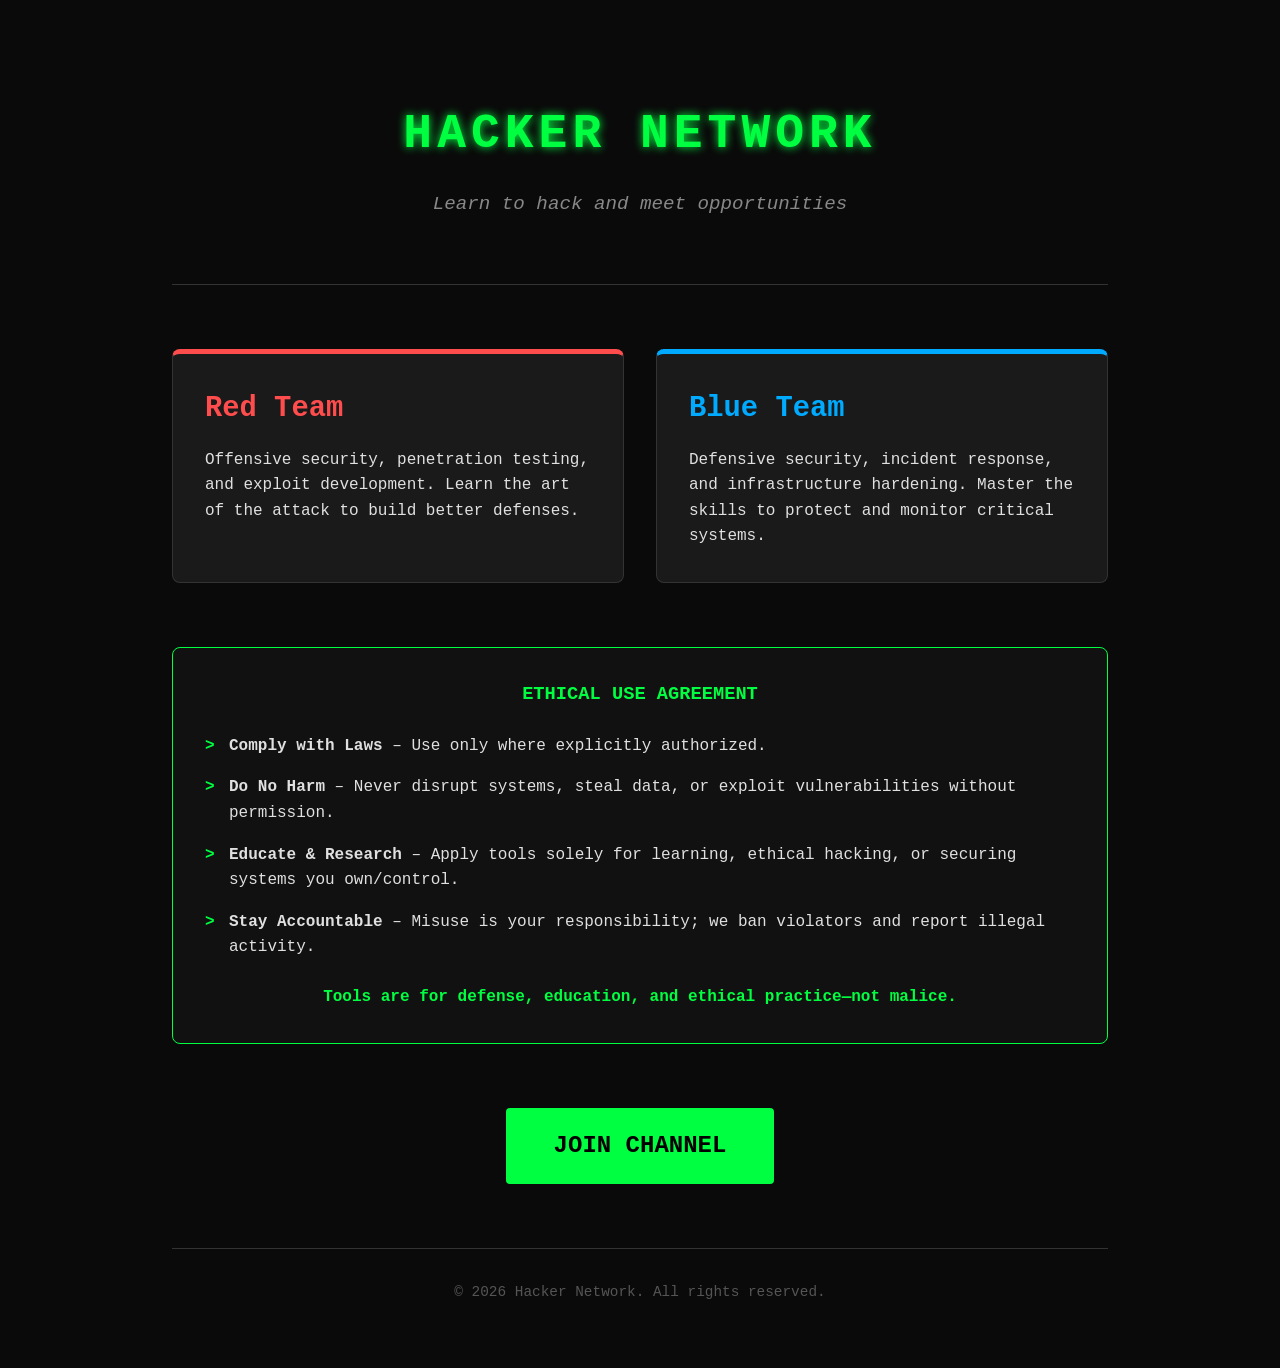
==== index.html @ 1b6b88f0 "Create index.html for Hacker Network website This HTML file sets up the structure and styling for th" ====
<!DOCTYPE html>
<html lang="en">
<head>
    <meta charset="UTF-8">
    <meta name="viewport" content="width=device-width, initial-scale=1.0">
    <title>Hacker Network | Learn to Hack & Meet Opportunities</title>
    <style>
        :root {
            --bg-color: #0a0a0a;
            --text-color: #e0e0e0;
            --accent-red: #ff4d4d;
            --accent-blue: #00aaff;
            --accent-green: #00ff41;
            --card-bg: #1a1a1a;
            --border-color: #333;
        }

        * {
            margin: 0;
            padding: 0;
            box-sizing: border-box;
            font-family: 'Courier New', Courier, monospace;
        }

        body {
            background-color: var(--bg-color);
            color: var(--text-color);
            line-height: 1.6;
            overflow-x: hidden;
        }

        .container {
            max-width: 1000px;
            margin: 0 auto;
            padding: 2rem;
        }

        header {
            text-align: center;
            padding: 4rem 0;
            border-bottom: 1px solid var(--border-color);
        }

        h1 {
            font-size: 3rem;
            color: var(--accent-green);
            text-transform: uppercase;
            letter-spacing: 5px;
            margin-bottom: 1rem;
            text-shadow: 0 0 10px var(--accent-green);
        }

        .tagline {
            font-size: 1.2rem;
            font-style: italic;
            color: #888;
        }

        .hero-section {
            display: flex;
            justify-content: space-between;
            gap: 2rem;
            margin: 4rem 0;
        }

        .team-card {
            flex: 1;
            background: var(--card-bg);
            padding: 2rem;
            border-radius: 8px;
            border: 1px solid var(--border-color);
            transition: transform 0.3s ease, box-shadow 0.3s ease;
        }

        .team-card:hover {
            transform: translateY(-10px);
        }

        .red-team {
            border-top: 5px solid var(--accent-red);
        }

        .red-team:hover {
            box-shadow: 0 0 20px rgba(255, 77, 77, 0.3);
        }

        .blue-team {
            border-top: 5px solid var(--accent-blue);
        }

        .blue-team:hover {
            box-shadow: 0 0 20px rgba(0, 170, 255, 0.3);
        }

        .team-card h2 {
            margin-bottom: 1rem;
            font-size: 1.8rem;
        }

        .red-team h2 { color: var(--accent-red); }
        .blue-team h2 { color: var(--accent-blue); }

        .agreement-section {
            background: #111;
            padding: 2rem;
            border: 1px solid var(--accent-green);
            border-radius: 8px;
            margin: 4rem 0;
        }

        .agreement-section h3 {
            color: var(--accent-green);
            margin-bottom: 1.5rem;
            text-align: center;
            text-transform: uppercase;
        }

        .agreement-list {
            list-style: none;
        }

        .agreement-list li {
            margin-bottom: 1rem;
            padding-left: 1.5rem;
            position: relative;
        }

        .agreement-list li::before {
            content: ">";
            position: absolute;
            left: 0;
            color: var(--accent-green);
            font-weight: bold;
        }

        .agreement-footer {
            margin-top: 1.5rem;
            text-align: center;
            font-weight: bold;
            color: var(--accent-green);
        }

        .cta-section {
            text-align: center;
            margin: 4rem 0;
        }

        .join-btn {
            display: inline-block;
            background: var(--accent-green);
            color: #000;
            padding: 1.2rem 3rem;
            font-size: 1.5rem;
            font-weight: bold;
            text-decoration: none;
            border-radius: 4px;
            transition: all 0.3s ease;
            text-transform: uppercase;
        }

        .join-btn:hover {
            background: #00cc33;
            box-shadow: 0 0 30px var(--accent-green);
            transform: scale(1.05);
        }

        footer {
            text-align: center;
            padding: 2rem;
            color: #555;
            font-size: 0.9rem;
            border-top: 1px solid var(--border-color);
        }

        @media (max-width: 768px) {
            .hero-section {
                flex-direction: column;
            }
            h1 {
                font-size: 2rem;
            }
        }
    </style>
</head>
<body>

    <div class="container">
        <header>
            <h1>Hacker Network</h1>
            <p class="tagline">Learn to hack and meet opportunities</p>
        </header>

        <section class="hero-section">
            <div class="team-card red-team">
                <h2>Red Team</h2>
                <p>Offensive security, penetration testing, and exploit development. Learn the art of the attack to build better defenses.</p>
            </div>
            <div class="team-card blue-team">
                <h2>Blue Team</h2>
                <p>Defensive security, incident response, and infrastructure hardening. Master the skills to protect and monitor critical systems.</p>
            </div>
        </section>

        <section class="agreement-section">
            <h3>Ethical Use Agreement</h3>
            <ul class="agreement-list">
                <li><strong>Comply with Laws</strong> – Use only where explicitly authorized.</li>
                <li><strong>Do No Harm</strong> – Never disrupt systems, steal data, or exploit vulnerabilities without permission.</li>
                <li><strong>Educate & Research</strong> – Apply tools solely for learning, ethical hacking, or securing systems you own/control.</li>
                <li><strong>Stay Accountable</strong> – Misuse is your responsibility; we ban violators and report illegal activity.</li>
            </ul>
            <p class="agreement-footer">Tools are for defense, education, and ethical practice—not malice.</p>
        </section>

        <div class="cta-section">
            <a href="https://whatsapp.com/channel/0029VbAH7YzHbFV1Sa4c980d" class="join-btn" target="_blank">Join Channel</a>
        </div>

        <footer>
            &copy; 2026 Hacker Network. All rights reserved.
        </footer>
    </div>

</body>
</html>
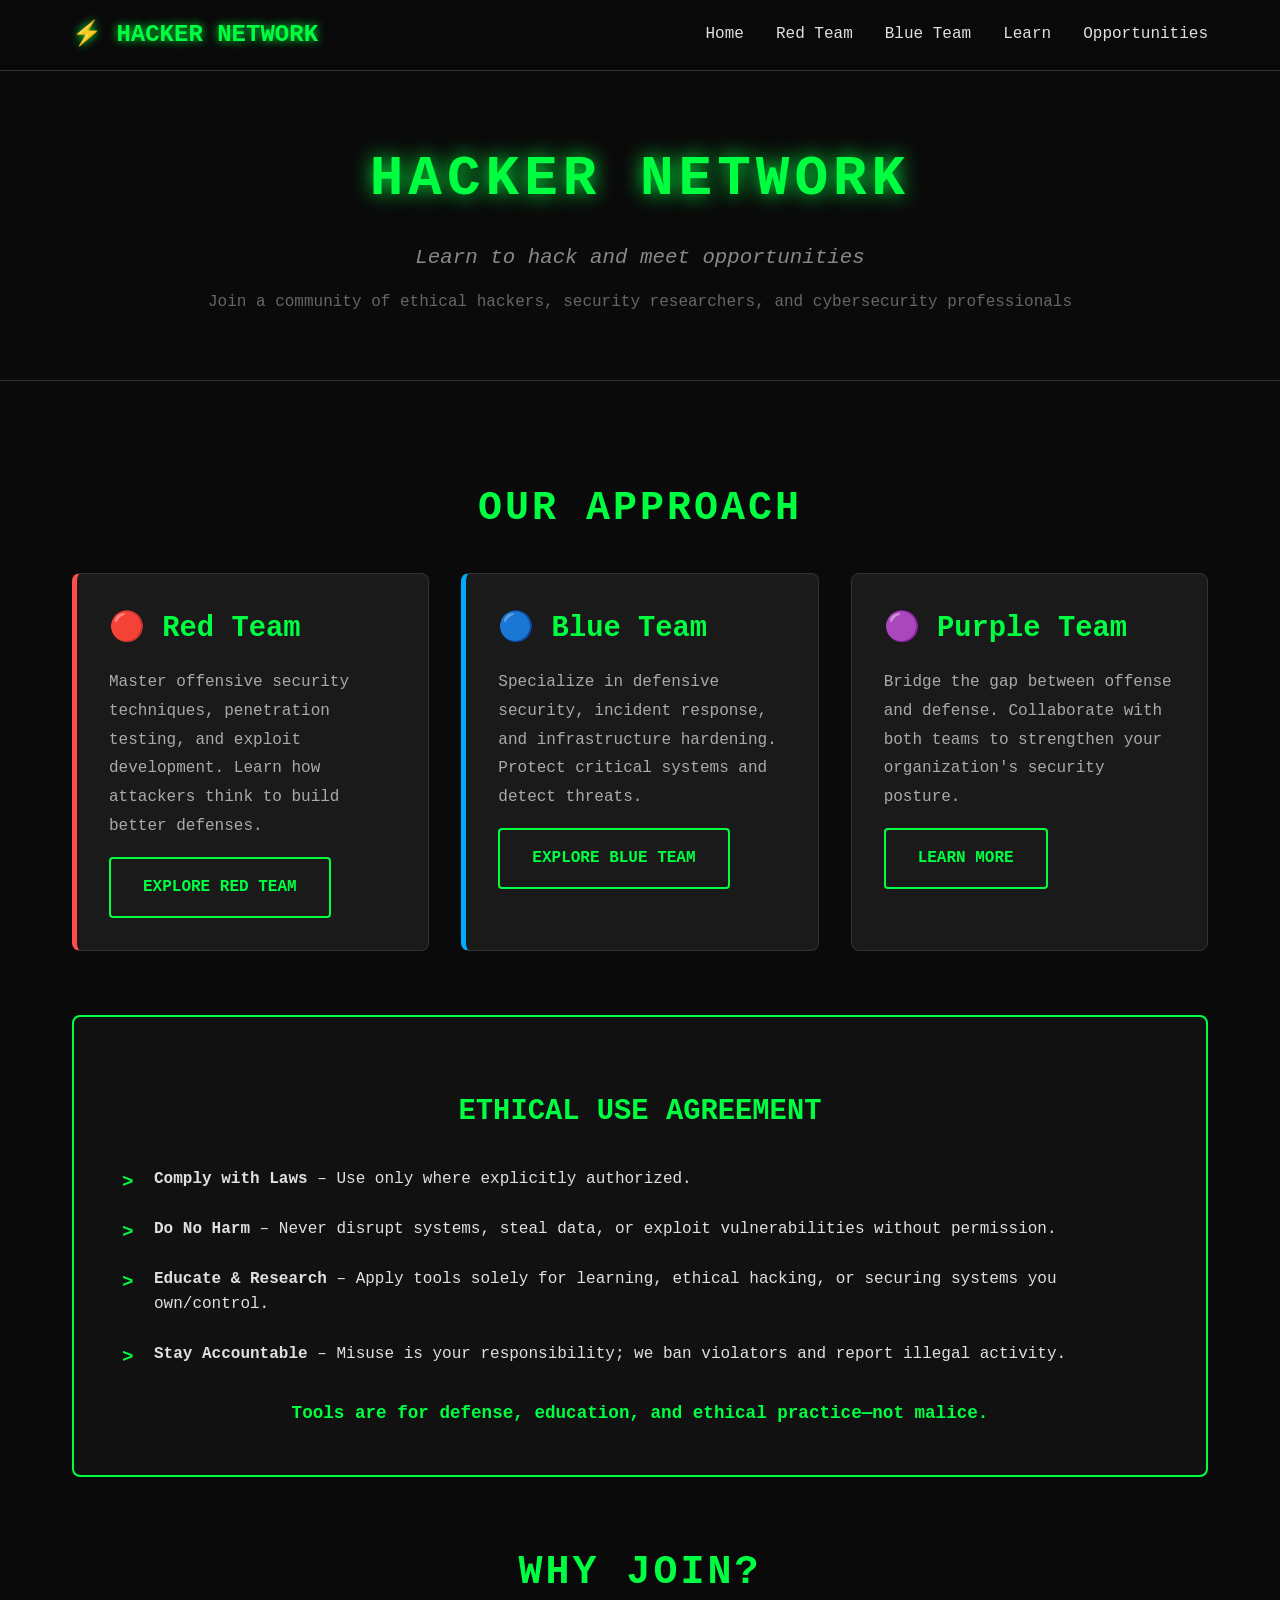
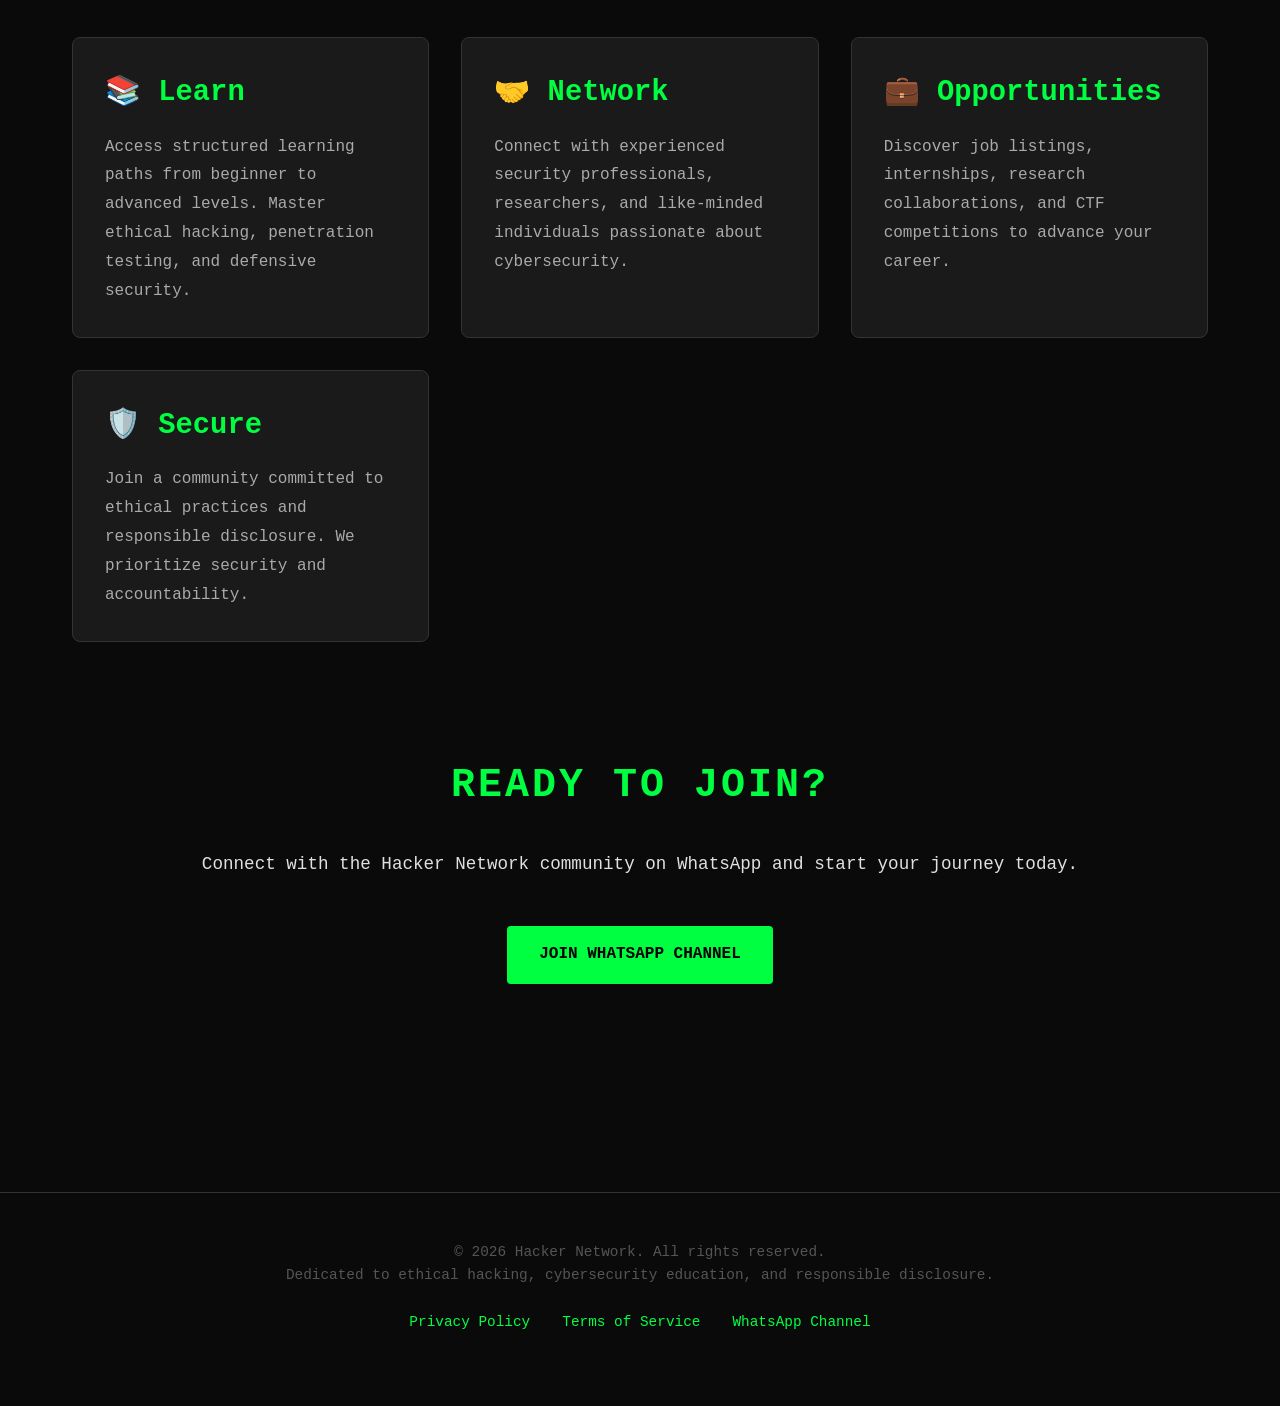
==== commit 27622afb: "Add index.html for Hacker Network homepage This HTML file serves as the main page for the Hacker Net" ====
--- a/index.html
+++ b/index.html
@@ -7,12 +7,15 @@
     <style>
         :root {
             --bg-color: #0a0a0a;
+            --bg-secondary: #1a1a1a;
             --text-color: #e0e0e0;
             --accent-red: #ff4d4d;
             --accent-blue: #00aaff;
             --accent-green: #00ff41;
+            --accent-purple: #d946ef;
             --card-bg: #1a1a1a;
             --border-color: #333;
+            --hover-glow: rgba(0, 255, 65, 0.2);
         }
 
         * {
@@ -22,6 +25,10 @@
             font-family: 'Courier New', Courier, monospace;
         }
 
+        html {
+            scroll-behavior: smooth;
+        }
+
         body {
             background-color: var(--bg-color);
             color: var(--text-color);
@@ -30,11 +37,71 @@
         }
 
         .container {
-            max-width: 1000px;
+            max-width: 1200px;
             margin: 0 auto;
             padding: 2rem;
         }
 
+        /* ===== NAVIGATION ===== */
+        nav {
+            background: rgba(10, 10, 10, 0.95);
+            border-bottom: 1px solid var(--border-color);
+            position: sticky;
+            top: 0;
+            z-index: 1000;
+            backdrop-filter: blur(10px);
+        }
+
+        .nav-container {
+            max-width: 1200px;
+            margin: 0 auto;
+            padding: 1rem 2rem;
+            display: flex;
+            justify-content: space-between;
+            align-items: center;
+        }
+
+        .logo {
+            font-size: 1.5rem;
+            font-weight: bold;
+            color: var(--accent-green);
+            text-decoration: none;
+            text-shadow: 0 0 10px var(--accent-green);
+        }
+
+        .nav-links {
+            display: flex;
+            list-style: none;
+            gap: 2rem;
+        }
+
+        .nav-links a {
+            color: var(--text-color);
+            text-decoration: none;
+            transition: color 0.3s ease;
+            position: relative;
+        }
+
+        .nav-links a::after {
+            content: '';
+            position: absolute;
+            bottom: -5px;
+            left: 0;
+            width: 0;
+            height: 2px;
+            background: var(--accent-green);
+            transition: width 0.3s ease;
+        }
+
+        .nav-links a:hover {
+            color: var(--accent-green);
+        }
+
+        .nav-links a:hover::after {
+            width: 100%;
+        }
+
+        /* ===== HEADER/HERO ===== */
         header {
             text-align: center;
             padding: 4rem 0;
@@ -42,42 +109,121 @@
         }
 
         h1 {
-            font-size: 3rem;
+            font-size: 3.5rem;
             color: var(--accent-green);
             text-transform: uppercase;
             letter-spacing: 5px;
             margin-bottom: 1rem;
-            text-shadow: 0 0 10px var(--accent-green);
+            text-shadow: 0 0 20px var(--accent-green);
+            animation: glow 2s ease-in-out infinite;
+        }
+
+        @keyframes glow {
+            0%, 100% { text-shadow: 0 0 20px var(--accent-green); }
+            50% { text-shadow: 0 0 40px var(--accent-green); }
         }
 
         .tagline {
-            font-size: 1.2rem;
+            font-size: 1.3rem;
             font-style: italic;
             color: #888;
-        }
-
-        .hero-section {
-            display: flex;
-            justify-content: space-between;
+            margin-bottom: 1rem;
+        }
+
+        .subtitle {
+            font-size: 1rem;
+            color: #666;
+        }
+
+        /* ===== BUTTONS ===== */
+        .btn {
+            display: inline-block;
+            padding: 1rem 2rem;
+            margin-top: 1rem;
+            text-decoration: none;
+            border-radius: 4px;
+            transition: all 0.3s ease;
+            text-transform: uppercase;
+            font-weight: bold;
+            border: none;
+            cursor: pointer;
+        }
+
+        .btn-primary {
+            background: var(--accent-green);
+            color: #000;
+        }
+
+        .btn-primary:hover {
+            background: #00cc33;
+            box-shadow: 0 0 30px var(--accent-green);
+            transform: scale(1.05);
+        }
+
+        .btn-secondary {
+            background: transparent;
+            color: var(--accent-green);
+            border: 2px solid var(--accent-green);
+        }
+
+        .btn-secondary:hover {
+            background: var(--accent-green);
+            color: #000;
+            box-shadow: 0 0 30px var(--accent-green);
+        }
+
+        /* ===== SECTIONS ===== */
+        section {
+            margin: 4rem 0;
+        }
+
+        section h2 {
+            font-size: 2.5rem;
+            color: var(--accent-green);
+            margin-bottom: 2rem;
+            text-align: center;
+            text-transform: uppercase;
+            letter-spacing: 3px;
+        }
+
+        section h3 {
+            font-size: 1.8rem;
+            color: var(--accent-green);
+            margin: 1.5rem 0 1rem 0;
+        }
+
+        /* ===== CARDS ===== */
+        .card-grid {
+            display: grid;
+            grid-template-columns: repeat(auto-fit, minmax(300px, 1fr));
             gap: 2rem;
-            margin: 4rem 0;
-        }
-
-        .team-card {
-            flex: 1;
+            margin: 2rem 0;
+        }
+
+        .card {
             background: var(--card-bg);
             padding: 2rem;
             border-radius: 8px;
             border: 1px solid var(--border-color);
-            transition: transform 0.3s ease, box-shadow 0.3s ease;
-        }
-
-        .team-card:hover {
+            transition: all 0.3s ease;
+        }
+
+        .card:hover {
             transform: translateY(-10px);
+            border-color: var(--accent-green);
+        }
+
+        .card h3 {
+            margin-top: 0;
+        }
+
+        .card p {
+            color: #aaa;
+            line-height: 1.8;
         }
 
         .red-team {
-            border-top: 5px solid var(--accent-red);
+            border-left: 5px solid var(--accent-red);
         }
 
         .red-team:hover {
@@ -85,32 +231,25 @@
         }
 
         .blue-team {
-            border-top: 5px solid var(--accent-blue);
+            border-left: 5px solid var(--accent-blue);
         }
 
         .blue-team:hover {
             box-shadow: 0 0 20px rgba(0, 170, 255, 0.3);
         }
 
-        .team-card h2 {
-            margin-bottom: 1rem;
-            font-size: 1.8rem;
-        }
-
-        .red-team h2 { color: var(--accent-red); }
-        .blue-team h2 { color: var(--accent-blue); }
-
+        /* ===== AGREEMENT SECTION ===== */
         .agreement-section {
             background: #111;
-            padding: 2rem;
-            border: 1px solid var(--accent-green);
+            padding: 3rem;
+            border: 2px solid var(--accent-green);
             border-radius: 8px;
             margin: 4rem 0;
         }
 
         .agreement-section h3 {
             color: var(--accent-green);
-            margin-bottom: 1.5rem;
+            margin-bottom: 2rem;
             text-align: center;
             text-transform: uppercase;
         }
@@ -120,8 +259,8 @@
         }
 
         .agreement-list li {
-            margin-bottom: 1rem;
-            padding-left: 1.5rem;
+            margin-bottom: 1.5rem;
+            padding-left: 2rem;
             position: relative;
         }
 
@@ -131,76 +270,138 @@
             left: 0;
             color: var(--accent-green);
             font-weight: bold;
+            font-size: 1.2rem;
         }
 
         .agreement-footer {
-            margin-top: 1.5rem;
+            margin-top: 2rem;
             text-align: center;
             font-weight: bold;
             color: var(--accent-green);
-        }
-
-        .cta-section {
-            text-align: center;
-            margin: 4rem 0;
-        }
-
-        .join-btn {
-            display: inline-block;
-            background: var(--accent-green);
-            color: #000;
-            padding: 1.2rem 3rem;
-            font-size: 1.5rem;
-            font-weight: bold;
-            text-decoration: none;
-            border-radius: 4px;
-            transition: all 0.3s ease;
-            text-transform: uppercase;
-        }
-
-        .join-btn:hover {
-            background: #00cc33;
-            box-shadow: 0 0 30px var(--accent-green);
-            transform: scale(1.05);
-        }
-
+            font-size: 1.1rem;
+        }
+
+        /* ===== FOOTER ===== */
         footer {
             text-align: center;
-            padding: 2rem;
+            padding: 3rem 2rem;
             color: #555;
             font-size: 0.9rem;
             border-top: 1px solid var(--border-color);
-        }
-
+            margin-top: 4rem;
+        }
+
+        .footer-content {
+            margin-bottom: 1.5rem;
+        }
+
+        .footer-links {
+            display: flex;
+            justify-content: center;
+            gap: 2rem;
+            margin-bottom: 1.5rem;
+        }
+
+        .footer-links a {
+            color: var(--accent-green);
+            text-decoration: none;
+            transition: color 0.3s ease;
+        }
+
+        .footer-links a:hover {
+            color: #00cc33;
+        }
+
+        /* ===== RESPONSIVE ===== */
         @media (max-width: 768px) {
-            .hero-section {
-                flex-direction: column;
-            }
             h1 {
                 font-size: 2rem;
             }
+
+            section h2 {
+                font-size: 1.8rem;
+            }
+
+            .nav-links {
+                gap: 1rem;
+                font-size: 0.9rem;
+            }
+
+            .card-grid {
+                grid-template-columns: 1fr;
+            }
+
+            .agreement-section {
+                padding: 1.5rem;
+            }
+        }
+
+        /* ===== ANIMATIONS ===== */
+        @keyframes slideIn {
+            from {
+                opacity: 0;
+                transform: translateY(20px);
+            }
+            to {
+                opacity: 1;
+                transform: translateY(0);
+            }
+        }
+
+        .card {
+            animation: slideIn 0.5s ease-out;
         }
     </style>
 </head>
 <body>
 
+    <!-- NAVIGATION -->
+    <nav>
+        <div class="nav-container">
+            <a href="index.html" class="logo">⚡ HACKER NETWORK</a>
+            <ul class="nav-links">
+                <li><a href="index.html">Home</a></li>
+                <li><a href="red-team.html">Red Team</a></li>
+                <li><a href="blue-team.html">Blue Team</a></li>
+                <li><a href="learning.html">Learn</a></li>
+                <li><a href="opportunities.html">Opportunities</a></li>
+            </ul>
+        </div>
+    </nav>
+
+    <!-- HERO SECTION -->
+    <header>
+        <h1>Hacker Network</h1>
+        <p class="tagline">Learn to hack and meet opportunities</p>
+        <p class="subtitle">Join a community of ethical hackers, security researchers, and cybersecurity professionals</p>
+    </header>
+
+    <!-- MAIN CONTENT -->
     <div class="container">
-        <header>
-            <h1>Hacker Network</h1>
-            <p class="tagline">Learn to hack and meet opportunities</p>
-        </header>
-
-        <section class="hero-section">
-            <div class="team-card red-team">
-                <h2>Red Team</h2>
-                <p>Offensive security, penetration testing, and exploit development. Learn the art of the attack to build better defenses.</p>
-            </div>
-            <div class="team-card blue-team">
-                <h2>Blue Team</h2>
-                <p>Defensive security, incident response, and infrastructure hardening. Master the skills to protect and monitor critical systems.</p>
+
+        <!-- TEAM OVERVIEW -->
+        <section>
+            <h2>Our Approach</h2>
+            <div class="card-grid">
+                <div class="card red-team">
+                    <h3>🔴 Red Team</h3>
+                    <p>Master offensive security techniques, penetration testing, and exploit development. Learn how attackers think to build better defenses.</p>
+                    <a href="red-team.html" class="btn btn-secondary">Explore Red Team</a>
+                </div>
+                <div class="card blue-team">
+                    <h3>🔵 Blue Team</h3>
+                    <p>Specialize in defensive security, incident response, and infrastructure hardening. Protect critical systems and detect threats.</p>
+                    <a href="blue-team.html" class="btn btn-secondary">Explore Blue Team</a>
+                </div>
+                <div class="card">
+                    <h3>🟣 Purple Team</h3>
+                    <p>Bridge the gap between offense and defense. Collaborate with both teams to strengthen your organization's security posture.</p>
+                    <a href="learning.html" class="btn btn-secondary">Learn More</a>
+                </div>
             </div>
         </section>
 
+        <!-- ETHICAL USE AGREEMENT -->
         <section class="agreement-section">
             <h3>Ethical Use Agreement</h3>
             <ul class="agreement-list">
@@ -212,15 +413,51 @@
             <p class="agreement-footer">Tools are for defense, education, and ethical practice—not malice.</p>
         </section>
 
-        <div class="cta-section">
-            <a href="https://whatsapp.com/channel/0029VbAH7YzHbFV1Sa4c980d" class="join-btn" target="_blank">Join Channel</a>
+        <!-- QUICK STATS -->
+        <section>
+            <h2>Why Join?</h2>
+            <div class="card-grid">
+                <div class="card">
+                    <h3>📚 Learn</h3>
+                    <p>Access structured learning paths from beginner to advanced levels. Master ethical hacking, penetration testing, and defensive security.</p>
+                </div>
+                <div class="card">
+                    <h3>🤝 Network</h3>
+                    <p>Connect with experienced security professionals, researchers, and like-minded individuals passionate about cybersecurity.</p>
+                </div>
+                <div class="card">
+                    <h3>💼 Opportunities</h3>
+                    <p>Discover job listings, internships, research collaborations, and CTF competitions to advance your career.</p>
+                </div>
+                <div class="card">
+                    <h3>🛡️ Secure</h3>
+                    <p>Join a community committed to ethical practices and responsible disclosure. We prioritize security and accountability.</p>
+                </div>
+            </div>
+        </section>
+
+        <!-- CTA SECTION -->
+        <section style="text-align: center; padding: 3rem 0;">
+            <h2>Ready to Join?</h2>
+            <p style="font-size: 1.1rem; margin-bottom: 2rem;">Connect with the Hacker Network community on WhatsApp and start your journey today.</p>
+            <a href="https://whatsapp.com/channel/0029VbAH7YzHbFV1Sa4c980d" class="btn btn-primary" target="_blank">Join WhatsApp Channel</a>
+        </section>
+
+    </div>
+
+    <!-- FOOTER -->
+    <footer>
+        <div class="footer-content">
+            <p>&copy; 2026 Hacker Network. All rights reserved.</p>
+            <p>Dedicated to ethical hacking, cybersecurity education, and responsible disclosure.</p>
         </div>
-
-        <footer>
-            &copy; 2026 Hacker Network. All rights reserved.
-        </footer>
-    </div>
+        <div class="footer-links">
+            <a href="#privacy">Privacy Policy</a>
+            <a href="#terms">Terms of Service</a>
+            <a href="https://whatsapp.com/channel/0029VbAH7YzHbFV1Sa4c980d" target="_blank">WhatsApp Channel</a>
+        </div>
+    </footer>
 
 </body>
-</html>
-
+  </html>
+
